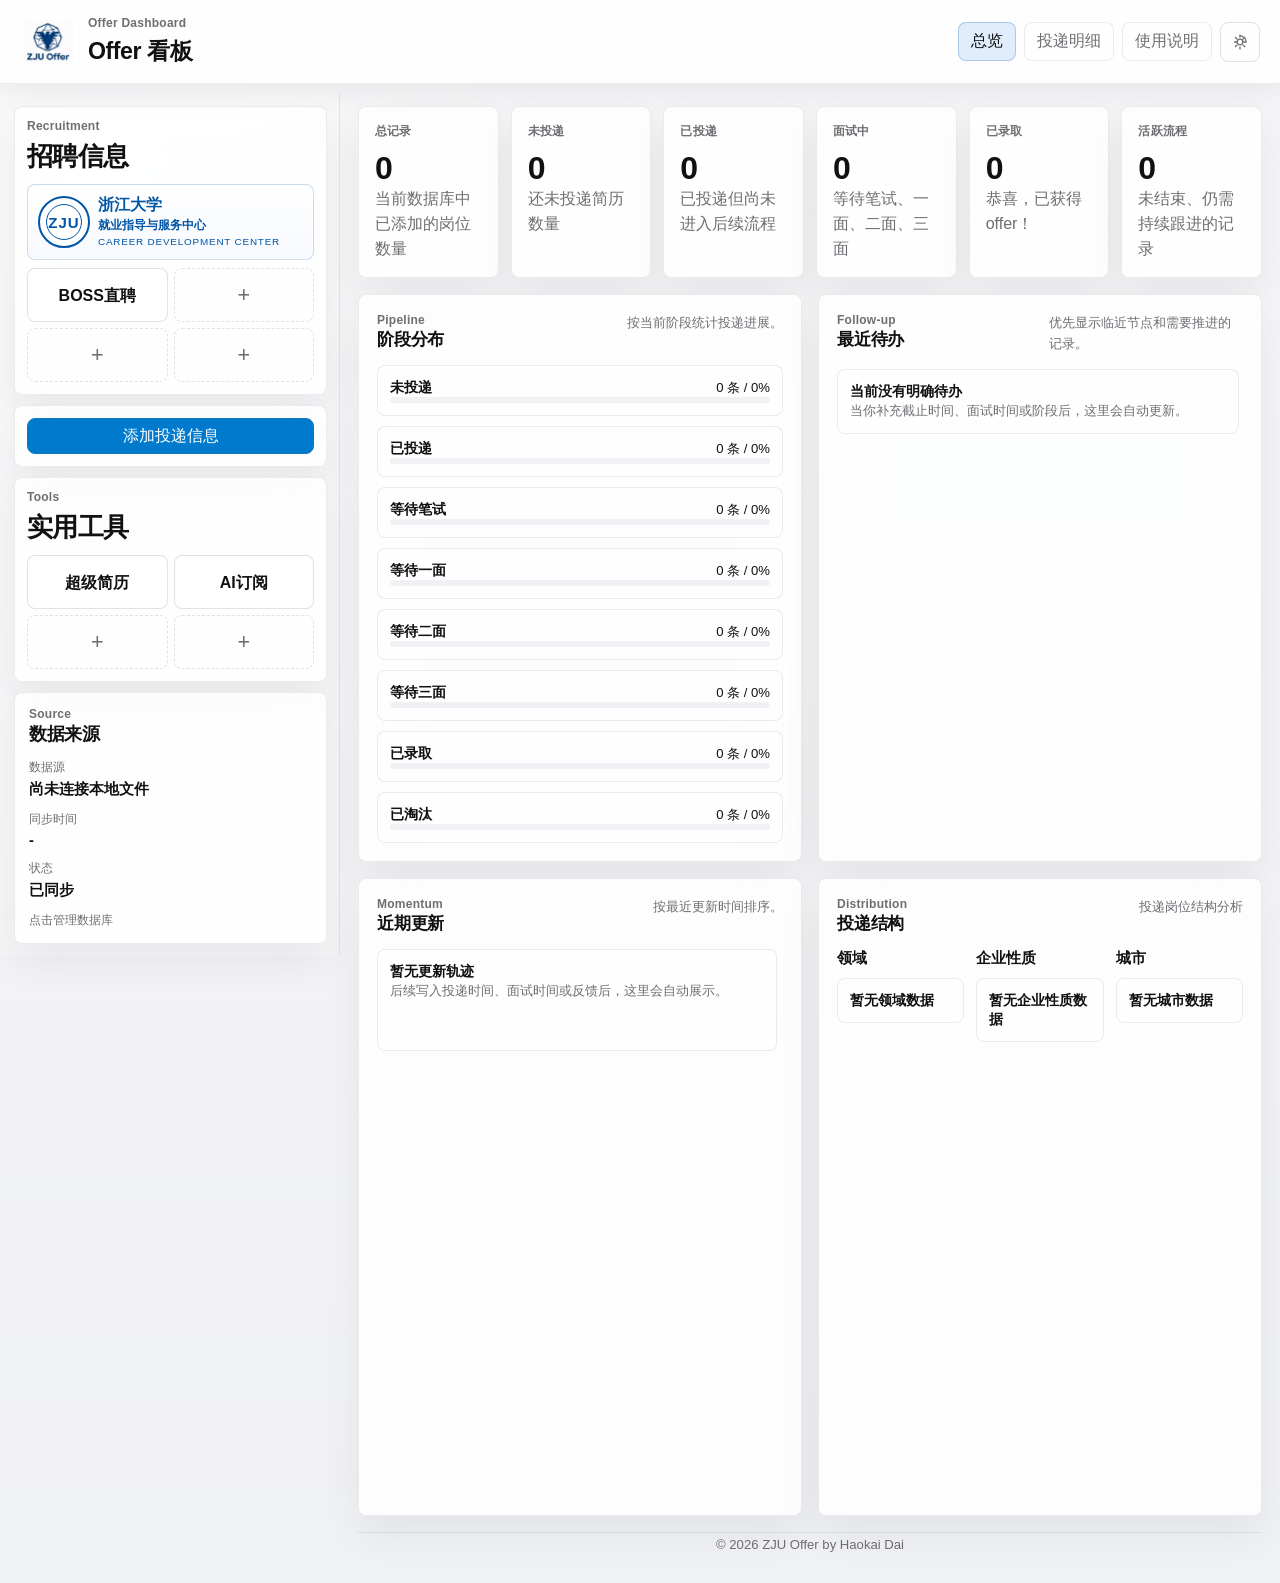
==== src/web/index.html @ fd161b7e "Initial commit" ====
﻿<!DOCTYPE html>
<html lang="zh-CN">
<head>
  <meta charset="UTF-8">
  <meta name="viewport" content="width=device-width, initial-scale=1.0">
  <link rel="icon" type="image/x-icon" href="./assets/logo.ico">
  <link rel="shortcut icon" href="./assets/logo.ico">
  <title>简历投递看板</title>
  <meta
    name="description"
    content="用于管理简历投递进度、流程状态、待办事项和本地数据库写回的看板。"
  >
  <link rel="stylesheet" href="./styles.css">
</head>
<body>
  <header class="global-banner">
    <div class="banner-copy">
      <p class="eyebrow">Resume Application Board</p>
      <h2>简历投递看板</h2>
    </div>
    <nav class="top-nav" aria-label="页面导航">
      <a href="#overview" data-view-link="overview">总览</a>
      <a href="#records" data-view-link="records">投递明细</a>
      <a href="#guide" data-view-link="guide">使用说明</a>
      <button id="themeToggle" class="button button-quiet theme-toggle banner-theme-toggle" type="button">主题：自动</button>
    </nav>
  </header>

  <div class="app-shell">
    <aside class="sidebar" aria-label="侧边操作区">
      <div class="sidebar-card shortcut-panel">
        <div class="brand-copy">
          <p class="eyebrow">Recruitment</p>
          <h1>招聘信息</h1>
        </div>

        <div class="shortcut-stack recruitment-stack">
          <a
            class="shortcut-link zju-link"
            href="https://www.career.zju.edu.cn/"
            target="_blank"
            rel="noreferrer"
            aria-label="打开浙江大学就业指导与服务中心"
          >
            <span class="zju-seal" aria-hidden="true">
              <span class="zju-seal-inner">ZJU</span>
            </span>
            <span class="zju-copy">
              <strong>浙江大学</strong>
              <span>就业指导与服务中心</span>
              <small>CAREER DEVELOPMENT CENTER</small>
            </span>
          </a>

          <div id="recruitmentShortcutGrid" class="shortcut-grid" aria-label="招聘信息自定义按钮"></div>
        </div>
      </div>

      <div class="sidebar-card action-card add-record-card">
        <button id="addRecordButton" class="button button-primary" type="button">添加投递信息</button>
      </div>

      <div class="sidebar-card shortcut-panel">
        <div class="brand-copy">
          <p class="eyebrow">Tools</p>
          <h1>实用工具</h1>
        </div>

        <div class="shortcut-stack">
          <div id="toolShortcutGrid" class="shortcut-grid" aria-label="实用工具按钮"></div>
        </div>
      </div>

      <button id="sourceCardButton" class="sidebar-card source-card source-card-button" type="button">
        <div class="source-card-header">
          <p class="eyebrow">Source</p>
          <h1>数据来源</h1>
        </div>
        <div class="meta-pair">
          <span>数据源</span>
          <strong id="sourceLabel">加载中</strong>
        </div>
        <div class="meta-pair">
          <span>同步时间</span>
          <strong id="syncedAtLabel">-</strong>
        </div>
        <div class="meta-pair">
          <span>状态</span>
          <strong id="refreshStateLabel">等待同步</strong>
        </div>
        <p class="source-card-tip">点击管理数据库</p>
      </button>
    </aside>

    <div class="workspace">
      <main>
        <section id="overviewView" class="page-view" data-view="overview">
          <section id="statsOverview" class="stats-grid" aria-label="统计总览"></section>

          <section class="split-panels">
            <article id="pipeline" class="panel equal-panel">
              <div class="panel-head">
                <div>
                  <p class="panel-kicker">Pipeline</p>
                  <h3>阶段分布</h3>
                </div>
                <p class="panel-note">按当前阶段统计投递进展。</p>
              </div>
              <div id="stageBreakdown" class="stage-breakdown panel-scroll"></div>
            </article>

            <article id="followup" class="panel equal-panel">
              <div class="panel-head">
                <div>
                  <p class="panel-kicker">Follow-up</p>
                  <h3>最近待办</h3>
                </div>
                <p class="panel-note">优先显示临近节点和需要推进的记录。</p>
              </div>
              <div id="todoList" class="list-stack panel-scroll todo-scroll"></div>
            </article>
          </section>

          <section class="analysis-grid">
            <article class="panel">
              <div class="panel-head">
                <div>
                  <p class="panel-kicker">Momentum</p>
                  <h3>近期更新</h3>
                </div>
                <p class="panel-note">按最近动作时间排序。</p>
              </div>
              <div id="recentUpdates" class="timeline-list"></div>
            </article>

            <article class="panel">
              <div class="panel-head">
                <div>
                  <p class="panel-kicker">Distribution</p>
                  <h3>投递结构</h3>
                </div>
                <p class="panel-note">多标签会拆分计数，不再合并成一个分类。</p>
              </div>
              <div class="distribution-grid">
                <section>
                  <h4>领域</h4>
                  <div id="domainBreakdown" class="mini-breakdown"></div>
                </section>
                <section>
                  <h4>企业性质</h4>
                  <div id="companyTypeBreakdown" class="mini-breakdown"></div>
                </section>
                <section>
                  <h4>城市</h4>
                  <div id="cityBreakdown" class="mini-breakdown"></div>
                </section>
              </div>
            </article>
          </section>
          <footer class="overview-signature" aria-label="Author info">
            <span>&copy; 2026 ZJU Offer by Haokai Dai</span>
          </footer>
        </section>

        <section id="recordsView" class="page-view" data-view="records" hidden>
          <section id="records" class="panel records-panel">
            <div class="panel-head panel-head-column">
              <div class="records-title">
                <div class="records-title-main">
                  <div>
                    <p class="panel-kicker">Records</p>
                    <h3>投递明细</h3>
                  </div>
                  <div id="tableSummary" class="table-summary"></div>
                </div>
              </div>

              <div class="toolbar">
                <label class="toolbar-field toolbar-search">
                  <span>搜索</span>
                  <input id="searchInput" type="search" placeholder="公司 / 岗位 / 备注 / 反馈">
                </label>
                <label class="toolbar-field">
                  <span>阶段</span>
                  <select id="stageFilter">
                    <option value="all">全部阶段</option>
                  </select>
                </label>
                <label class="toolbar-field">
                  <span>方向 / 领域</span>
                  <select id="domainFilter">
                    <option value="all">全部方向</option>
                  </select>
                </label>
                <label class="toolbar-field">
                  <span>企业性质</span>
                  <select id="companyTypeFilter">
                    <option value="all">全部性质</option>
                  </select>
                </label>
                <label class="toolbar-field">
                  <span>城市</span>
                  <select id="cityFilter">
                    <option value="all">全部城市</option>
                  </select>
                </label>
                <label class="toolbar-field">
                  <span>岗位性质</span>
                  <select id="roleTypeFilter">
                    <option value="all">全部岗位性质</option>
                  </select>
                </label>
              </div>
            </div>

            <div class="table-wrap">
              <table>
                <thead id="tableHead"></thead>
                <tbody id="tableBody"></tbody>
              </table>
              <div id="emptyState" class="empty-state" hidden>
                <h4>还没有可视化数据</h4>
                <p>请同步本地数据库，或导入 `.json`、`.csv`、`.tsv`、HTML 表格文件。</p>
              </div>
            </div>
          </section>
          <footer class="page-signature" aria-label="Author info">
            <span>&copy; 2026 ZJU Offer by Haokai Dai</span>
          </footer>
        </section>

        <section id="guideView" class="page-view guide-view" data-view="guide" hidden>
          <article class="panel guide-panel">
            <div class="panel-head">
              <div>
                <p class="panel-kicker">Guide</p>
                <h3>使用说明</h3>
              </div>
              <p class="panel-note">按实际使用顺序整理，方便第一次打开时快速上手。</p>
            </div>
            <div class="guide-grid">
              <article class="guide-card">
                <span class="guide-step">01</span>
                <h4>先选择数据库</h4>
                <p>点击左侧数据源卡片，可以新建数据库，也可以切换到已有数据库。切换后页面会自动同步当前数据。</p>
              </article>
              <article class="guide-card">
                <span class="guide-step">02</span>
                <h4>添加投递信息</h4>
                <p>点击左侧“添加投递信息”，在弹窗中填写公司、岗位、阶段、日期和备注，确认后再保存写入数据库。</p>
              </article>
              <article class="guide-card">
                <span class="guide-step">03</span>
                <h4>维护快捷入口</h4>
                <p>招聘信息和实用工具都支持自定义按钮。点击空白加号添加，点击按钮右上角图标可以编辑或删除。</p>
              </article>
              <article class="guide-card">
                <span class="guide-step">04</span>
                <h4>查看总览与结构</h4>
                <p>总览页包含阶段分布、最近待办、近期更新和投递结构。点击任意条目可以弹出详情窗口查看对应公司列表。</p>
              </article>
              <article class="guide-card">
                <span class="guide-step">05</span>
                <h4>筛选投递明细</h4>
                <p>投递明细页支持按阶段、领域、企业性质、城市和岗位性质筛选，也可以直接搜索公司、岗位和备注内容。</p>
              </article>
              <article class="guide-card">
                <span class="guide-step">06</span>
                <h4>切换主题</h4>
                <p>右上角可以手动切换自动、白天和夜晚模式；自动模式会根据当前时间切换背景风格。</p>
              </article>
            </div>
          </article>
          <footer class="page-signature" aria-label="Author info">
            <span>&copy; 2026 ZJU Offer by Haokai Dai</span>
          </footer>
        </section>
      </main>
    </div>
  </div>

  <div id="utilityOverlay" class="editor-overlay" hidden></div>
  <section id="detailModal" class="editor-modal utility-modal detail-modal" hidden aria-live="polite" aria-modal="true" role="dialog">
    <div class="editor-head">
      <div>
        <p id="detailKicker" class="panel-kicker">Details</p>
        <h3 id="detailTitle">详细信息</h3>
      </div>
      <button id="closeDetailModalButton" class="button button-quiet" type="button">关闭</button>
    </div>
    <p id="detailSubtitle" class="editor-hint">查看详细内容。</p>
    <div id="detailContent" class="detail-content"></div>
  </section>

  <section id="shortcutModal" class="editor-modal utility-modal" hidden aria-live="polite" aria-modal="true" role="dialog">
    <div class="editor-head">
      <div>
        <p class="panel-kicker">Shortcut</p>
        <h3 id="shortcutModalTitle">自定义按钮</h3>
      </div>
      <button id="closeShortcutModalButton" class="button button-quiet" type="button">关闭</button>
    </div>
    <p id="shortcutModalHint" class="editor-hint">设置按钮名称和链接，保存后会显示在对应布局中。</p>
    <form id="shortcutModalForm" class="editor-form">
      <div class="editor-fields utility-fields">
        <label class="editor-field span-2">
          <span>按钮名称</span>
          <input id="shortcutModalName" type="text" maxlength="24" placeholder="例如：牛客网">
        </label>
        <label class="editor-field span-2">
          <span>按钮链接</span>
          <input id="shortcutModalUrl" type="url" placeholder="https://example.com">
        </label>
      </div>
      <div class="editor-actions">
        <button id="saveShortcutModalButton" class="button button-primary" type="submit">保存按钮</button>
      </div>
    </form>
  </section>

  <section id="databaseModal" class="editor-modal utility-modal" hidden aria-live="polite" aria-modal="true" role="dialog">
    <div class="editor-head">
      <div>
        <p class="panel-kicker">Database</p>
        <h3>数据库管理</h3>
      </div>
      <button id="closeDatabaseModalButton" class="button button-quiet" type="button">关闭</button>
    </div>
    <p class="editor-hint">可切换已有数据库，也可新建一个新的数据库文件。</p>
    <div class="database-tabs" role="tablist" aria-label="数据库操作">
      <button id="databaseSwitchTab" class="database-tab is-active" type="button" data-mode="switch">切换数据库</button>
      <button id="databaseCreateTab" class="database-tab" type="button" data-mode="create">新建数据库</button>
    </div>
    <div id="databaseSwitchPanel" class="database-panel">
      <div id="databaseList" class="database-list"></div>
    </div>
    <form id="databaseCreatePanel" class="database-panel" hidden>
      <div class="editor-fields utility-fields">
        <label class="editor-field span-2">
          <span>数据库名称</span>
          <input id="databaseNameInput" type="text" maxlength="40" placeholder="例如：秋招总表">
        </label>
      </div>
      <div class="editor-actions">
        <button id="createDatabaseButton" class="button button-primary" type="submit">新建并切换</button>
      </div>
    </form>
    <div id="databaseStatus" class="editor-status utility-status">请选择要使用的数据库。</div>
  </section>

  <div id="editorOverlay" class="editor-overlay" hidden></div>
  <section id="editorPanel" class="editor-modal" hidden aria-live="polite" aria-modal="true" role="dialog">
    <div class="editor-head">
      <div>
        <p class="panel-kicker">Editor</p>
        <h3 id="editorTitle">编辑记录</h3>
      </div>
      <button id="closeEditorButton" class="button button-quiet" type="button">关闭</button>
    </div>
    <p id="editorHint" class="editor-hint" hidden></p>
    <div id="editorStatus" class="editor-status" hidden></div>
    <form id="editorForm" class="editor-form">
      <div id="editorFields" class="editor-fields"></div>
      <div class="editor-actions">
        <button id="saveEditorButton" class="button button-primary" type="submit">保存到数据库</button>
      </div>
    </form>
  </section>

  <template id="statCardTemplate">
    <article class="stat-card">
      <p class="stat-label"></p>
      <strong class="stat-value"></strong>
      <p class="stat-subtext"></p>
    </article>
  </template>

  <script src="./app.js" type="module"></script>
</body>
</html>
---- src/web/styles.css ----
:root {
  --radius: 8px;
  --shadow: 0 14px 34px rgba(15, 23, 42, 0.08);
  --sidebar-width: 340px;
  --banner-height: 84px;
  --font-sans: "SF Pro Display", "SF Pro Text", "PingFang SC", "Helvetica Neue", "Microsoft YaHei UI", sans-serif;
}

body[data-theme="light"] {
  --bg: #f5f5f7;
  --bg-strong: #ffffff;
  --bg-elevated: rgba(255, 255, 255, 0.84);
  --bg-soft: #f0f1f4;
  --ink: #111111;
  --muted: #6e6e73;
  --line: rgba(17, 17, 17, 0.08);
  --line-strong: rgba(17, 17, 17, 0.12);
  --accent: #0071e3;
  --accent-soft: rgba(0, 113, 227, 0.1);
  --green: #1f9d55;
  --amber: #b7791f;
  --red: #c53030;
  --stage-planned-ink: #5f6368;
  --stage-planned-bg: rgba(95, 99, 104, 0.12);
  --stage-planned-line: rgba(95, 99, 104, 0.22);
  --stage-applied-ink: #0b6fcf;
  --stage-applied-bg: rgba(11, 111, 207, 0.12);
  --stage-applied-line: rgba(11, 111, 207, 0.22);
  --stage-written-ink: #a86a00;
  --stage-written-bg: rgba(168, 106, 0, 0.14);
  --stage-written-line: rgba(168, 106, 0, 0.24);
  --stage-interview-1-ink: #7a3ff2;
  --stage-interview-1-bg: rgba(122, 63, 242, 0.12);
  --stage-interview-1-line: rgba(122, 63, 242, 0.24);
  --stage-interview-2-ink: #007f73;
  --stage-interview-2-bg: rgba(0, 127, 115, 0.12);
  --stage-interview-2-line: rgba(0, 127, 115, 0.22);
  --stage-interview-3-ink: #c2557c;
  --stage-interview-3-bg: rgba(194, 85, 124, 0.12);
  --stage-interview-3-line: rgba(194, 85, 124, 0.22);
  --stage-offer-ink: #1f9d55;
  --stage-offer-bg: rgba(31, 157, 85, 0.13);
  --stage-offer-line: rgba(31, 157, 85, 0.24);
  --stage-rejected-ink: #c53030;
  --stage-rejected-bg: rgba(197, 48, 48, 0.12);
  --stage-rejected-line: rgba(197, 48, 48, 0.22);
  --stage-unknown-ink: #6e6e73;
  --stage-unknown-bg: rgba(110, 110, 115, 0.1);
  --stage-unknown-line: rgba(110, 110, 115, 0.18);
  --panel-shadow: 0 18px 40px rgba(15, 23, 42, 0.06);
  --body-glow: rgba(255, 255, 255, 0.32);
  --sidebar-surface: rgba(255, 255, 255, 0.22);
  --control-bg: rgba(255, 255, 255, 0.3);
  --control-hover: rgba(255, 255, 255, 0.48);
  --tab-strip: rgba(255, 255, 255, 0.24);
  --nav-bg: rgba(255, 255, 255, 0.18);
  --item-bg: rgba(255, 255, 255, 0.32);
  --item-hover: rgba(255, 255, 255, 0.44);
  --table-bg: rgba(255, 255, 255, 0.2);
  --button-primary-bg: #007acc;
  --button-primary-hover: #1177bb;
  --button-primary-border: #1177bb;
}

body[data-theme="dark"] {
  --bg: #1e1e1e;
  --bg-strong: #252526;
  --bg-elevated: rgba(37, 37, 38, 0.96);
  --bg-soft: #2d2d30;
  --ink: #d4d4d4;
  --muted: #9da1a6;
  --line: #2f2f31;
  --line-strong: #3c3c3c;
  --accent: #3794ff;
  --accent-soft: rgba(55, 148, 255, 0.18);
  --green: #89d185;
  --amber: #d7ba7d;
  --red: #f48771;
  --stage-planned-ink: #b8bec6;
  --stage-planned-bg: rgba(184, 190, 198, 0.14);
  --stage-planned-line: rgba(184, 190, 198, 0.24);
  --stage-applied-ink: #78b9ff;
  --stage-applied-bg: rgba(120, 185, 255, 0.16);
  --stage-applied-line: rgba(120, 185, 255, 0.28);
  --stage-written-ink: #f1c46d;
  --stage-written-bg: rgba(241, 196, 109, 0.16);
  --stage-written-line: rgba(241, 196, 109, 0.3);
  --stage-interview-1-ink: #c7a0ff;
  --stage-interview-1-bg: rgba(199, 160, 255, 0.15);
  --stage-interview-1-line: rgba(199, 160, 255, 0.28);
  --stage-interview-2-ink: #69d2c7;
  --stage-interview-2-bg: rgba(105, 210, 199, 0.16);
  --stage-interview-2-line: rgba(105, 210, 199, 0.28);
  --stage-interview-3-ink: #ff9dc0;
  --stage-interview-3-bg: rgba(255, 157, 192, 0.16);
  --stage-interview-3-line: rgba(255, 157, 192, 0.28);
  --stage-offer-ink: #89d185;
  --stage-offer-bg: rgba(137, 209, 133, 0.16);
  --stage-offer-line: rgba(137, 209, 133, 0.28);
  --stage-rejected-ink: #f48771;
  --stage-rejected-bg: rgba(244, 135, 113, 0.16);
  --stage-rejected-line: rgba(244, 135, 113, 0.28);
  --stage-unknown-ink: #9da1a6;
  --stage-unknown-bg: rgba(157, 161, 166, 0.14);
  --stage-unknown-line: rgba(157, 161, 166, 0.22);
  --panel-shadow: 0 20px 44px rgba(0, 0, 0, 0.34);
  --body-glow: rgba(55, 148, 255, 0.06);
  --sidebar-surface: #252526;
  --control-bg: #2d2d30;
  --control-hover: #37373d;
  --tab-strip: #2a2d2e;
  --nav-bg: #2a2d2e;
  --item-bg: #252526;
  --item-hover: #2c313a;
  --table-bg: #1f1f1f;
  --button-primary-bg: #0e639c;
  --button-primary-hover: #1177bb;
  --button-primary-border: #1177bb;
}

* {
  box-sizing: border-box;
}

[hidden] {
  display: none !important;
}

html {
  scroll-behavior: smooth;
}

body {
  margin: 0;
  min-height: 100vh;
  padding-top: calc(var(--banner-height) + 10px);
  color: var(--ink);
  font-family: var(--font-sans);
  background:
    radial-gradient(circle at top left, var(--body-glow), transparent 28%),
    linear-gradient(180deg, var(--bg) 0%, var(--bg-soft) 100%);
}

.global-banner {
  position: fixed;
  inset: 0 0 auto 0;
  z-index: 30;
  height: var(--banner-height);
  min-height: var(--banner-height);
  padding: 14px 20px;
  display: flex;
  align-items: center;
  justify-content: space-between;
  gap: 14px;
  border-bottom: 1px solid var(--line);
  background: color-mix(in srgb, var(--bg-elevated) 90%, var(--bg-strong));
  backdrop-filter: blur(28px);
  box-shadow: 0 8px 28px rgba(15, 23, 42, 0.06);
}

.banner-copy {
  display: grid;
  gap: 6px;
}

.banner-brand {
  display: flex;
  align-items: center;
  gap: 12px;
  min-width: 0;
  height: calc(var(--banner-height) - 28px);
}

.banner-logo {
  height: calc(var(--banner-height) - 28px);
  width: auto;
  flex: 0 0 auto;
  object-fit: contain;
  border-radius: 10px;
}

button,
input,
select,
textarea {
  font: inherit;
}

a {
  color: inherit;
}

.app-shell {
  min-height: calc(100vh - var(--banner-height) - 10px);
  display: grid;
  grid-template-columns: var(--sidebar-width) minmax(0, 1fr);
  align-items: start;
}

.sidebar {
  position: sticky;
  top: calc(var(--banner-height) + 10px);
  align-self: start;
  overflow: visible;
  padding: 12px 12px 12px 14px;
  min-height: calc(100vh - var(--banner-height) - 10px);
  display: flex;
  flex-direction: column;
  gap: 10px;
  border-right: 1px solid var(--line);
  background: var(--sidebar-surface);
  backdrop-filter: blur(24px);
}

.sidebar-card,
.panel,
.stat-card,
.editor-modal {
  border: 1px solid var(--line);
  border-radius: var(--radius);
  background: var(--bg-elevated);
  backdrop-filter: blur(28px);
  box-shadow: var(--panel-shadow);
}

.sidebar-card {
  padding: 12px;
}

.brand-copy {
  display: grid;
  gap: 6px;
}

.shortcut-panel,
.add-record-card {
  display: grid;
  gap: 10px;
  align-content: start;
}

.shortcut-stack {
  display: grid;
  gap: 8px;
}

.shortcut-grid {
  display: grid;
  grid-template-columns: repeat(2, minmax(0, 1fr));
  gap: 6px;
  align-content: start;
}

.shortcut-tile {
  position: relative;
  min-width: 0;
}

.shortcut-link {
  text-decoration: none;
}

.zju-link {
  min-height: 76px;
  display: grid;
  grid-template-columns: 52px minmax(0, 1fr);
  gap: 8px;
  align-items: center;
  padding: 9px 10px;
  border: 1px solid rgba(0, 91, 172, 0.2);
  border-radius: var(--radius);
  background: linear-gradient(180deg, rgba(255, 255, 255, 0.96) 0%, rgba(246, 249, 255, 0.92) 100%);
  color: #0056a6;
  box-shadow: inset 0 0 0 1px rgba(255, 255, 255, 0.6);
}

body[data-theme="dark"] .global-banner {
  box-shadow: 0 8px 24px rgba(0, 0, 0, 0.3);
}

body[data-theme="dark"] .zju-link {
  border-color: rgba(55, 148, 255, 0.32);
  background: linear-gradient(180deg, #1f3a5a 0%, #1b2a3a 100%);
  color: #9cdcfe;
  box-shadow: inset 0 0 0 1px rgba(55, 148, 255, 0.12);
}

body[data-theme="dark"] .zju-seal {
  background: #252526;
}

.zju-seal {
  width: 52px;
  height: 52px;
  border-radius: 50%;
  display: grid;
  place-items: center;
  border: 2px solid currentColor;
  background: #ffffff;
  font-weight: 700;
  letter-spacing: 0.06em;
}

.zju-seal-inner {
  width: 36px;
  height: 36px;
  border-radius: 50%;
  display: grid;
  place-items: center;
  border: 1px solid currentColor;
  font-size: 0.94rem;
}

.zju-copy {
  min-width: 0;
  display: grid;
  gap: 2px;
}

.zju-copy strong,
.zju-copy span,
.zju-copy small {
  display: block;
  white-space: normal;
  overflow: visible;
  text-overflow: clip;
}

.zju-copy strong {
  font-size: 0.98rem;
  font-weight: 700;
  line-height: 1.2;
}

.zju-copy span {
  font-size: 0.78rem;
  font-weight: 600;
  line-height: 1.35;
}

.zju-copy small {
  font-size: 0.62rem;
  letter-spacing: 0.08em;
  line-height: 1.25;
}

.shortcut-tile-link {
  min-height: 54px;
  display: flex;
  align-items: center;
  justify-content: center;
  padding: 10px 10px 9px;
  border: 1px solid var(--line-strong);
  border-radius: var(--radius);
  background: var(--control-bg);
  color: var(--ink);
  font-weight: 650;
  text-align: center;
  line-height: 1.35;
  transition: transform 140ms ease, background 140ms ease, border-color 140ms ease;
}

.shortcut-tile-link span {
  display: -webkit-box;
  overflow: hidden;
  -webkit-box-orient: vertical;
  -webkit-line-clamp: 2;
}

.shortcut-add {
  min-height: 48px;
  display: inline-flex;
  align-items: center;
  justify-content: center;
  border: 1px dashed var(--line-strong);
  border-radius: var(--radius);
  background: transparent;
  color: var(--muted);
  font-size: 1.8rem;
  line-height: 1;
  cursor: pointer;
  transition: transform 140ms ease, border-color 140ms ease, background 140ms ease, color 140ms ease;
}

.shortcut-tile-link:hover,
.shortcut-tile-link:focus-visible,
.zju-link:hover,
.zju-link:focus-visible,
.shortcut-add:hover,
.shortcut-add:focus-visible {
  transform: translateY(-1px);
  border-color: rgba(0, 113, 227, 0.28);
}

.shortcut-tile-link:hover,
.shortcut-tile-link:focus-visible {
  background: var(--control-hover);
}

.shortcut-add-tile {
  min-height: 54px;
  font-size: 1.35rem;
}

.shortcut-tile-actions {
  position: absolute;
  top: 6px;
  right: 6px;
  z-index: 2;
  display: flex;
  gap: 4px;
  opacity: 0;
  pointer-events: none;
  transform: translateY(-2px);
  transition: opacity 140ms ease, transform 140ms ease;
}

.shortcut-tile:hover .shortcut-tile-actions,
.shortcut-tile:focus-within .shortcut-tile-actions {
  opacity: 1;
  pointer-events: auto;
  transform: translateY(0);
}

.shortcut-icon-button {
  width: 22px;
  height: 22px;
  display: inline-flex;
  align-items: center;
  justify-content: center;
  padding: 0;
  border: 1px solid var(--line-strong);
  border-radius: 999px;
  background: color-mix(in srgb, var(--bg-elevated) 84%, transparent);
  color: var(--muted);
  cursor: pointer;
  transition: transform 140ms ease, background 140ms ease, border-color 140ms ease, color 140ms ease;
}

.shortcut-icon-button:hover,
.shortcut-icon-button:focus-visible {
  transform: translateY(-1px);
  color: var(--ink);
  border-color: rgba(0, 113, 227, 0.28);
  background: var(--bg-strong);
}

.shortcut-icon-button-danger:hover,
.shortcut-icon-button-danger:focus-visible {
  color: var(--red);
  border-color: color-mix(in srgb, var(--red) 30%, transparent);
}

.shortcut-add:hover,
.shortcut-add:focus-visible {
  color: var(--accent);
  background: color-mix(in srgb, var(--accent) 8%, transparent);
}

.source-card {
  flex: 1 1 auto;
}

.source-card-button {
  width: 100%;
  text-align: left;
  padding: 14px;
  display: grid;
  gap: 8px;
  align-content: start;
  cursor: pointer;
  color: var(--ink);
}

.source-card-header {
  display: grid;
  gap: 4px;
  margin-bottom: 2px;
}

.source-card-header h1 {
  font-size: 1.12rem;
  line-height: 1.1;
  color: var(--ink);
}

.source-card-tip {
  font-size: 0.76rem;
  color: var(--muted);
}

.source-card-button:hover,
.source-card-button:focus-visible {
  transform: translateY(-1px);
  border-color: rgba(0, 113, 227, 0.22);
}

.utility-modal {
  width: min(720px, calc(100vw - 32px));
}

.utility-fields {
  grid-template-columns: 1fr;
  width: 100%;
  justify-items: stretch;
}

.utility-fields .editor-field {
  grid-column: 1 / -1;
  justify-self: stretch;
  width: 100%;
}

.database-tabs {
  display: inline-flex;
  gap: 8px;
  padding: 4px;
  margin-top: 14px;
  border-radius: var(--radius);
  background: var(--tab-strip);
  border: 1px solid var(--line);
}

.database-tab {
  min-height: 36px;
  padding: 0 14px;
  border: 0;
  border-radius: calc(var(--radius) - 2px);
  background: transparent;
  color: var(--muted);
  cursor: pointer;
}

.database-tab.is-active {
  background: var(--bg-strong);
  color: var(--ink);
  box-shadow: 0 6px 16px rgba(15, 23, 42, 0.08);
}

.database-panel {
  margin-top: 14px;
  min-height: 0;
}

.database-list {
  display: grid;
  gap: 10px;
  max-height: 44vh;
  overflow: auto;
  padding-right: 8px;
  padding-bottom: 14px;
  scrollbar-gutter: stable;
}

.database-item {
  width: 100%;
  text-align: left;
  display: grid;
  gap: 6px;
  padding: 14px;
  border: 1px solid var(--line-strong);
  border-radius: var(--radius);
  background: var(--control-bg);
  color: var(--ink);
}

.database-item:hover,
.database-item:focus-within {
  border-color: rgba(0, 113, 227, 0.28);
}

.database-item.is-current {
  border-color: rgba(0, 113, 227, 0.28);
  background: color-mix(in srgb, var(--accent) 14%, var(--control-bg));
}

.database-item-title {
  display: flex;
  align-items: center;
  justify-content: space-between;
  gap: 10px;
}

.database-item-meta {
  color: var(--muted);
  font-size: 0.82rem;
  line-height: 1.5;
}

.database-item-actions {
  display: flex;
  flex-wrap: wrap;
  gap: 8px;
  margin-top: 4px;
}

.utility-status {
  margin-top: 14px;
}

.eyebrow,
.panel-kicker,
.stat-label,
.toolbar-field span {
  margin: 0;
  color: var(--muted);
  font-size: 0.75rem;
  font-weight: 600;
  letter-spacing: 0.02em;
}

h1,
h2,
h3,
h4,
p {
  margin: 0;
}

h1 {
  font-size: 1.6rem;
  font-weight: 700;
  letter-spacing: -0.02em;
}

h2 {
  font-size: 1.45rem;
  font-weight: 650;
  letter-spacing: -0.02em;
}

h3 {
  font-size: 1.08rem;
  font-weight: 650;
  letter-spacing: -0.01em;
}

h4 {
  font-size: 0.92rem;
  font-weight: 650;
  margin-bottom: 10px;
}

.sidebar-copy,
.panel-note,
.editor-hint,
.table-summary,
.stat-subtext,
.todo-copy,
.timeline-copy,
.empty-state p,
.shortcut-hint {
  color: var(--muted);
  line-height: 1.55;
}

.source-card {
  display: grid;
  gap: 12px;
}

.meta-pair {
  display: grid;
  gap: 4px;
}

.meta-pair span {
  color: var(--muted);
  font-size: 0.76rem;
}

.meta-pair strong {
  color: var(--ink);
  font-size: 0.92rem;
  font-weight: 600;
  overflow-wrap: anywhere;
}

.action-card {
  display: grid;
  gap: 10px;
  align-content: start;
}

.button {
  min-height: 36px;
  display: inline-flex;
  align-items: center;
  justify-content: center;
  padding: 0 14px;
  border: 1px solid var(--line-strong);
  border-radius: var(--radius);
  color: var(--ink);
  background: var(--control-bg);
  cursor: pointer;
  transition: transform 140ms ease, background 140ms ease, border-color 140ms ease;
}

.button:hover,
.button:focus-visible {
  transform: translateY(-1px);
  border-color: rgba(0, 113, 227, 0.28);
  background: var(--control-hover);
}

.button:disabled {
  cursor: not-allowed;
  opacity: 0.48;
  transform: none;
}

.button-primary {
  color: #ffffff;
  border-color: var(--button-primary-border);
  background: var(--button-primary-bg);
}

.button-primary:hover,
.button-primary:focus-visible {
  background: var(--button-primary-hover);
}

.button-quiet {
  color: var(--muted);
  background: transparent;
}

.button-danger {
  color: var(--red);
  border-color: color-mix(in srgb, var(--red) 20%, transparent);
  background: color-mix(in srgb, var(--red) 8%, transparent);
}

.workspace {
  padding: 12px 18px 18px;
  min-width: 0;
  min-height: calc(100vh - var(--banner-height) - 10px);
  display: grid;
  grid-template-rows: minmax(0, 1fr) auto;
  gap: 12px;
}

.app-footer {
  display: none;
}

.overview-signature,
.page-signature {
  display: flex;
  justify-content: center;
  align-items: center;
  padding: 5px 0 1px;
  border-top: 1px solid var(--line);
  color: var(--muted);
  font-size: 0.82rem;
  line-height: 1;
}

.top-nav {
  display: flex;
  flex-wrap: wrap;
  gap: 8px;
  justify-content: flex-end;
  align-items: center;
}

.top-nav a {
  padding: 8px 12px;
  border: 1px solid var(--line);
  border-radius: var(--radius);
  text-decoration: none;
  color: var(--muted);
  background: var(--nav-bg);
}

.banner-theme-toggle {
  min-width: 40px;
  width: 40px;
  min-height: 40px;
  padding: 0;
  flex: 0 0 40px;
  white-space: nowrap;
}

.top-nav a:hover,
.top-nav a.is-active {
  color: var(--ink);
  border-color: color-mix(in srgb, var(--accent) 18%, var(--line));
}

.top-nav a.is-active {
  background: color-mix(in srgb, var(--accent) 12%, var(--nav-bg));
}

main {
  display: grid;
  gap: 16px;
  min-height: 0;
}

.page-view {
  display: grid;
  gap: 16px;
  min-height: 0;
}

.page-view[hidden] {
  display: none;
}

.stats-grid {
  display: grid;
  grid-template-columns: repeat(6, minmax(0, 1fr));
  gap: 12px;
}

.stat-card {
  min-height: 124px;
  padding: 16px;
}

.stat-value {
  display: block;
  margin-top: 10px;
  font-size: 2rem;
  font-weight: 700;
  letter-spacing: -0.03em;
}

.split-panels,
.analysis-grid {
  display: grid;
  grid-template-columns: repeat(2, minmax(0, 1fr));
  gap: 16px;
}

.equal-panel {
  min-height: 410px;
}

.panel {
  padding: 18px;
}

body[data-view="records"],
body[data-view="guide"] {
  overflow: hidden;
}

body[data-view="records"] .workspace,
body[data-view="guide"] .workspace {
  height: calc(100vh - var(--banner-height) - 10px);
  overflow: hidden;
}

body[data-view="records"] main,
body[data-view="guide"] main,
body[data-view="records"] .page-view,
body[data-view="guide"] .page-view {
  height: 100%;
  min-height: 0;
}

body[data-view="records"] #recordsView,
body[data-view="guide"] #guideView {
  grid-template-rows: minmax(0, 1fr) auto;
  align-content: stretch;
  overflow: hidden;
}

.panel-head {
  display: flex;
  align-items: flex-start;
  justify-content: space-between;
  gap: 14px;
  margin-bottom: 14px;
}

.panel-head-column {
  display: grid;
  grid-template-columns: minmax(0, 1fr);
  justify-content: stretch;
  gap: 14px;
}

.records-panel,
.guide-panel {
  min-height: 0;
  display: grid;
  grid-template-rows: auto minmax(0, 1fr);
}

.records-title {
  display: grid;
  grid-template-columns: minmax(0, 1fr) auto;
  align-items: end;
  gap: 14px;
  width: 100%;
}

.records-title-main {
  min-width: 0;
  display: grid;
  gap: 6px;
}

.records-sort-field {
  width: min(240px, 100%);
  min-width: 240px;
  margin-left: auto;
  justify-self: end;
}

.theme-toggle {
  min-width: 40px;
  width: 40px;
  white-space: nowrap;
}

.theme-toggle-icon {
  width: 18px;
  height: 18px;
  display: block;
  stroke: currentColor;
  fill: none;
  stroke-width: 1.8;
  stroke-linecap: round;
  stroke-linejoin: round;
}

.panel-note {
  max-width: 26ch;
  font-size: 0.84rem;
}

.panel-scroll {
  min-height: 0;
}

.todo-scroll {
  max-height: 470px;
  overflow: auto;
  padding-right: 4px;
}

.todo-scroll::-webkit-scrollbar,
.timeline-list::-webkit-scrollbar,
.mini-breakdown-list::-webkit-scrollbar,
.table-wrap::-webkit-scrollbar {
  width: 8px;
}

.todo-scroll::-webkit-scrollbar-thumb,
.timeline-list::-webkit-scrollbar-thumb,
.mini-breakdown-list::-webkit-scrollbar-thumb,
.table-wrap::-webkit-scrollbar-thumb {
  border-radius: 999px;
  background: color-mix(in srgb, var(--muted) 38%, transparent);
}

.stage-breakdown,
.list-stack,
.timeline-list,
.mini-breakdown {
  display: grid;
  gap: 10px;
}

.timeline-list {
  min-height: 0;
  overflow: auto;
  padding-right: 6px;
}

.analysis-grid > .panel:first-child {
  min-height: 0;
  display: grid;
  grid-template-rows: auto minmax(0, 1fr);
}

#recentUpdates.timeline-list {
  height: 548px;
  max-height: 548px;
  align-content: start;
  grid-auto-rows: auto;
}

#recentUpdates .timeline-item {
  min-height: 102px;
  height: auto;
}

.analysis-grid > .panel:last-child {
  min-height: 0;
  display: grid;
  grid-template-rows: auto minmax(0, 1fr);
}

.stage-row,
.todo-item,
.timeline-item,
.mini-row {
  padding: 12px;
  border: 1px solid var(--line);
  border-radius: var(--radius);
  background: var(--item-bg);
}

.stage-row.is-clickable,
.todo-item.is-clickable,
.timeline-item.is-clickable,
.mini-row.is-clickable {
  cursor: pointer;
  transition: transform 140ms ease, border-color 140ms ease, background 140ms ease;
}

.stage-row.is-clickable:hover,
.todo-item.is-clickable:hover,
.timeline-item.is-clickable:hover,
.mini-row.is-clickable:hover {
  border-color: rgba(0, 113, 227, 0.24);
  background: var(--item-hover);
}

.stage-label-line,
.todo-head,
.timeline-head,
.mini-line {
  display: flex;
  align-items: center;
  justify-content: space-between;
  gap: 10px;
}

.stage-label,
.mini-label,
.todo-item strong,
.timeline-item strong {
  font-size: 0.9rem;
  font-weight: 600;
}

.stage-count,
.mini-value,
.badge,
.todo-copy,
.timeline-copy {
  font-size: 0.82rem;
}

.bar-track {
  height: 6px;
  overflow: hidden;
  border-radius: 999px;
  background: var(--bg-soft);
}

.bar-fill {
  height: 100%;
  border-radius: inherit;
  background: linear-gradient(90deg, var(--accent) 0%, color-mix(in srgb, var(--accent) 65%, #ffffff) 100%);
}

.todo-meta,
.timeline-meta {
  display: flex;
  flex-wrap: wrap;
  gap: 8px;
  margin-top: 8px;
}

.badge,
.tag {
  display: inline-flex;
  align-items: center;
  min-height: 24px;
  padding: 0 8px;
  border-radius: 999px;
  font-size: 0.76rem;
  border: 1px solid var(--line);
  background: var(--control-bg);
}

.tag {
  color: var(--accent);
  background: var(--accent-soft);
  border-color: color-mix(in srgb, var(--accent) 18%, transparent);
}

.tag.stage-planned {
  color: var(--stage-planned-ink);
  background: var(--stage-planned-bg);
  border-color: var(--stage-planned-line);
}

.tag.stage-applied,
.tag.applied {
  color: var(--stage-applied-ink);
  background: var(--stage-applied-bg);
  border-color: var(--stage-applied-line);
}

.tag.stage-written,
.tag.written {
  color: var(--stage-written-ink);
  background: var(--stage-written-bg);
  border-color: var(--stage-written-line);
}

.tag.stage-interview-1 {
  color: var(--stage-interview-1-ink);
  background: var(--stage-interview-1-bg);
  border-color: var(--stage-interview-1-line);
}

.tag.stage-interview-2 {
  color: var(--stage-interview-2-ink);
  background: var(--stage-interview-2-bg);
  border-color: var(--stage-interview-2-line);
}

.tag.stage-interview-3 {
  color: var(--stage-interview-3-ink);
  background: var(--stage-interview-3-bg);
  border-color: var(--stage-interview-3-line);
}

.tag.stage-offer,
.tag.offer {
  color: var(--stage-offer-ink);
  background: var(--stage-offer-bg);
  border-color: var(--stage-offer-line);
}

.tag.stage-rejected,
.tag.rejected {
  color: var(--stage-rejected-ink);
  background: var(--stage-rejected-bg);
  border-color: var(--stage-rejected-line);
}

.tag.interview {
  color: var(--stage-interview-2-ink);
  background: var(--stage-interview-2-bg);
  border-color: var(--stage-interview-2-line);
}

.tag.stage-unknown {
  color: var(--stage-unknown-ink);
  background: var(--stage-unknown-bg);
  border-color: var(--stage-unknown-line);
}

.tag.role-intern {
  color: var(--accent);
}

.tag.role-campus {
  color: var(--green);
}

.tag.role-generic {
  color: var(--muted);
}

.distribution-grid {
  display: grid;
  grid-template-columns: repeat(3, minmax(0, 1fr));
  gap: 12px;
  height: 548px;
  min-height: 0;
  align-items: stretch;
}

.distribution-grid section {
  min-width: 0;
  min-height: 0;
  display: grid;
  grid-template-rows: auto minmax(0, 1fr);
}

.mini-breakdown {
  display: grid;
  grid-template-rows: auto minmax(0, 1fr);
  gap: 10px;
  align-content: start;
  min-height: 0;
  height: 100%;
  overflow: hidden;
}

.mini-breakdown-list {
  display: grid;
  gap: 10px;
  min-height: 0;
  height: 100%;
  max-height: none;
  overflow: auto;
  padding-right: 6px;
}

.mini-pie-card {
  padding: 14px 12px 16px;
  border: 1px solid var(--line);
  border-radius: var(--radius);
  background: var(--item-bg);
  height: 264px;
}

.mini-pie-wrap {
  display: grid;
  gap: 10px;
  height: 100%;
  grid-template-rows: auto auto;
  align-content: start;
}

.mini-pie-chart-shell {
  width: 132px;
  margin: 0 auto;
  display: grid;
  gap: 8px;
  justify-items: center;
  align-content: start;
}

.mini-pie-chart {
  width: 132px;
  height: 132px;
  overflow: visible;
  filter: drop-shadow(0 10px 20px rgba(15, 23, 42, 0.08));
}

.mini-pie-hole {
  position: absolute;
  pointer-events: none;
  top: 66px;
  left: 66px;
  width: 58px;
  height: 58px;
  transform: translate(-50%, -50%);
  border-radius: 50%;
  border: 1px solid var(--line);
  background: color-mix(in srgb, var(--bg-elevated) 94%, transparent);
  box-shadow: 0 6px 18px rgba(15, 23, 42, 0.08);
  display: grid;
  place-items: center;
  align-content: center;
  text-align: center;
  padding: 4px;
}

.mini-pie-hole strong {
  font-size: 0.96rem;
  line-height: 1;
  font-weight: 700;
}

.mini-pie-hole span {
  color: var(--muted);
  font-size: 0.64rem;
  line-height: 1.1;
}

.mini-pie-chart-shell {
  position: relative;
}

.mini-pie-chart path {
  cursor: pointer;
  transition: opacity 140ms ease, transform 140ms ease;
  transform-origin: 66px 66px;
}

.mini-pie-chart path:hover {
  opacity: 0.94;
  transform: scale(1.035);
}

.mini-pie-tooltip {
  min-height: 24px;
  display: inline-flex;
  align-items: center;
  justify-content: center;
  padding: 4px 10px;
  border: 1px solid var(--line);
  border-radius: 999px;
  background: color-mix(in srgb, var(--bg-elevated) 96%, transparent);
  color: var(--muted);
  font-size: 0.72rem;
  line-height: 1.2;
  text-align: center;
  white-space: nowrap;
  box-shadow: 0 6px 16px rgba(15, 23, 42, 0.08);
}

.mini-pie-tooltip[data-active="true"] {
  color: var(--ink);
  border-color: color-mix(in srgb, var(--accent) 20%, var(--line));
}

.mini-pie-legend {
  display: grid;
  gap: 6px;
  align-content: start;
  padding: 0 2px 2px;
}

.mini-pie-legend-item {
  display: grid;
  grid-template-columns: auto minmax(0, 1fr) auto;
  align-items: center;
  gap: 8px;
  font-size: 0.78rem;
  min-height: 18px;
}

.mini-pie-legend-item.is-empty {
  opacity: 0;
  pointer-events: none;
}

.mini-pie-swatch {
  width: 10px;
  height: 10px;
  border-radius: 999px;
}

.mini-pie-legend-label {
  min-width: 0;
  overflow: hidden;
  text-overflow: ellipsis;
  white-space: nowrap;
}

.mini-pie-legend-value {
  color: var(--muted);
}

.toolbar {
  display: grid;
  grid-template-columns: 1.3fr repeat(5, minmax(0, 1fr));
  gap: 10px;
}

.toolbar-field {
  display: grid;
  gap: 6px;
}

.toolbar-search {
  min-width: 0;
}

.toolbar-field input,
.toolbar-field select,
.editor-field input,
.editor-field select,
.editor-field textarea {
  width: 100%;
  min-height: 38px;
  padding: 0 11px;
  border: 1px solid var(--line-strong);
  border-radius: var(--radius);
  color: var(--ink);
  background: var(--control-bg);
  outline: none;
}

.toolbar-field input:focus,
.toolbar-field select:focus,
.editor-field input:focus,
.editor-field select:focus,
.editor-field textarea:focus {
  border-color: color-mix(in srgb, var(--accent) 32%, var(--line-strong));
  box-shadow: 0 0 0 3px color-mix(in srgb, var(--accent) 12%, transparent);
}

.table-summary {
  font-size: 0.84rem;
}

.table-wrap {
  overflow: auto;
  min-height: 0;
  height: 100%;
  max-height: none;
  border: 1px solid var(--line);
  border-radius: var(--radius);
  background: var(--table-bg);
}

table {
  width: 100%;
  min-width: 1280px;
  border-collapse: collapse;
}

thead {
  position: sticky;
  top: 0;
  z-index: 1;
  background: color-mix(in srgb, var(--bg-elevated) 90%, var(--bg-strong));
}

th,
td {
  padding: 12px;
  text-align: left;
  vertical-align: top;
  border-bottom: 1px solid var(--line);
}

th {
  color: var(--muted);
  font-size: 0.78rem;
  font-weight: 600;
}

tbody tr:hover {
  background: color-mix(in srgb, var(--accent) 8%, var(--table-bg));
}

.table-row-clickable {
  cursor: pointer;
}

.table-row-clickable:focus-visible {
  outline: 2px solid color-mix(in srgb, var(--accent) 55%, white);
  outline-offset: -2px;
}

.table-row-company-group {
  background: color-mix(in srgb, var(--accent) 3%, var(--table-bg));
}

.table-row-company-start td {
  border-top: 1px solid color-mix(in srgb, var(--accent) 20%, var(--line));
}

.table-row-company-group td:first-child {
  position: relative;
}

.table-row-company-group td:first-child::before {
  content: "";
  position: absolute;
  left: 0;
  top: 10px;
  bottom: 10px;
  width: 3px;
  border-radius: 999px;
  background: color-mix(in srgb, var(--accent) 55%, transparent);
}

.table-actions {
  display: flex;
  flex-wrap: wrap;
  gap: 8px;
}

.table-action {
  min-height: 30px;
  padding: 0 10px;
  font-size: 0.8rem;
}

.table-wrap .tag {
  min-height: 32px;
  padding: 0 12px;
  font-size: 1rem;
}

.cell-main {
  font-weight: 600;
}

.cell-sub {
  display: block;
  margin-top: 5px;
  color: var(--muted);
  font-size: 0.8rem;
  line-height: 1.45;
}

.company-linked-note {
  color: var(--accent);
  font-weight: 600;
}

.empty-state {
  padding: 42px 20px;
  text-align: center;
}

.editor-overlay {
  position: fixed;
  inset: 0;
  z-index: 40;
  background: rgba(0, 0, 0, 0.24);
  backdrop-filter: blur(10px);
}

.editor-modal {
  position: fixed;
  top: 50%;
  left: 50%;
  z-index: 50;
  width: min(860px, calc(100vw - 32px));
  max-height: min(86vh, 920px);
  padding: 22px;
  transform: translate(-50%, -50%);
  overflow: hidden;
  border-color: var(--line-strong);
  display: flex;
  flex-direction: column;
}

.editor-head {
  display: flex;
  justify-content: space-between;
  align-items: flex-start;
  gap: 14px;
  position: sticky;
  top: 0;
  z-index: 2;
  padding: 0 0 4px;
  background: transparent;
  margin-bottom: 18px;
  border-bottom: 0;
}

.modal-head-actions {
  display: inline-flex;
  align-items: center;
  gap: 8px;
  flex-wrap: wrap;
  justify-content: flex-end;
}

.editor-modal .editor-hint {
  padding: 12px 14px;
  border: 1px solid var(--line);
  border-radius: var(--radius);
  background: var(--item-bg);
  margin-bottom: 4px;
}

.editor-status {
  margin-top: 10px;
  padding: 10px 12px;
  border-radius: var(--radius);
  border: 1px solid var(--line);
  color: var(--muted);
  background: var(--control-bg);
}

.editor-status[data-tone="success"] {
  color: var(--green);
}

.editor-status[data-tone="error"] {
  color: var(--red);
}

.editor-status[data-tone="pending"] {
  color: var(--amber);
}

.editor-form {
  display: grid;
  gap: 18px;
  margin-top: 14px;
  flex: 1 1 auto;
  min-height: 0;
  overflow: auto;
  padding-right: 8px;
  padding-bottom: 18px;
  scrollbar-gutter: stable;
}

.editor-fields {
  display: grid;
  grid-template-columns: repeat(12, minmax(0, 1fr));
  gap: 12px;
  width: 100%;
}

.editor-field {
  display: grid;
  gap: 6px;
  min-width: 0;
  width: 100%;
}

.editor-field.col-3 {
  grid-column: span 3;
}

.editor-field.col-4 {
  grid-column: span 4;
}

.editor-field.col-6 {
  grid-column: span 6;
}

.editor-field.col-12 {
  grid-column: 1 / -1;
}

.editor-toggle-row {
  grid-column: 1 / -1;
  display: flex;
  flex-wrap: wrap;
  align-items: center;
  gap: 10px;
}

.editor-toggle-field {
  display: inline-grid;
  justify-self: start;
  width: fit-content;
  min-height: 38px;
  grid-template-columns: auto auto;
  align-items: center;
  gap: 10px;
  padding: 0 12px 0 10px;
  border: 1px solid var(--line-strong);
  border-radius: var(--radius);
  background: var(--control-bg);
}

.editor-toggle-copy {
  font-size: 0.88rem;
  font-weight: 600;
}

.editor-toggle-checkbox {
  width: 18px;
  height: 18px;
  accent-color: var(--accent);
}

.editor-date-control {
  position: relative;
  display: grid;
  grid-template-columns: minmax(0, 1fr) auto;
  align-items: center;
  min-height: 38px;
  border: 1px solid var(--line-strong);
  border-radius: var(--radius);
  background: var(--control-bg);
  padding-inline: 11px 6px;
}

.editor-date-control:focus-within {
  border-color: color-mix(in srgb, var(--accent) 32%, var(--line-strong));
  box-shadow: 0 0 0 3px color-mix(in srgb, var(--accent) 12%, transparent);
}

.editor-date-control.is-disabled,
.editor-toggle-field.is-disabled {
  opacity: 0.56;
}

.editor-date-display {
  min-height: 36px;
  display: flex;
  align-items: center;
  color: var(--ink);
  font-size: 0.94rem;
  line-height: 1;
  pointer-events: none;
}

.editor-date-display[data-empty="true"]::before {
  content: "";
}

.editor-date-trigger {
  width: 30px;
  min-width: 30px;
  height: 30px;
  min-height: 30px;
  display: inline-flex;
  align-items: center;
  justify-content: center;
  padding: 0;
  border: 0;
  border-radius: 6px;
  background: transparent;
  color: var(--muted);
  cursor: pointer;
}

.editor-date-trigger svg {
  width: 16px;
  height: 16px;
  fill: currentColor;
}

.editor-date-trigger:hover,
.editor-date-trigger:focus-visible {
  background: color-mix(in srgb, var(--accent) 10%, transparent);
  color: var(--accent);
}

.editor-date-trigger:disabled {
  cursor: not-allowed;
}

.editor-date-native {
  position: absolute;
  inset: auto 0 0 auto;
  width: 1px;
  height: 1px;
  opacity: 0;
  pointer-events: none;
}

.editor-field textarea {
  min-height: 110px;
  padding-top: 10px;
  padding-bottom: 10px;
  resize: vertical;
}

.editor-actions {
  display: flex;
  justify-content: flex-end;
}

.detail-modal {
  width: min(860px, calc(100vw - 32px));
}

.detail-content {
  display: grid;
  gap: 18px;
  margin-top: 14px;
  flex: 1 1 auto;
  min-height: 0;
  overflow: auto;
  padding-right: 8px;
  padding-bottom: 20px;
  scrollbar-gutter: stable;
}

.detail-readonly-shell {
  display: grid;
  gap: 18px;
}

.detail-editor-fields {
  align-content: start;
}

.detail-grid {
  display: grid;
  grid-template-columns: repeat(2, minmax(0, 1fr));
  gap: 14px;
}

.detail-card,
.detail-list-card {
  padding: 16px;
  border: 1px solid var(--line);
  border-radius: var(--radius);
  background: var(--item-bg);
}

.detail-card h4,
.detail-list-card h4 {
  margin-bottom: 8px;
}

.detail-meta {
  display: grid;
  gap: 8px;
}

.detail-meta-row {
  display: grid;
  gap: 4px;
}

.detail-meta-label {
  color: var(--muted);
  font-size: 0.76rem;
}

.detail-list {
  display: grid;
  gap: 12px;
}

.detail-list-card {
  cursor: pointer;
  transition: transform 140ms ease, border-color 140ms ease, background 140ms ease;
}

.detail-list-card:hover {
  border-color: rgba(0, 113, 227, 0.24);
  background: var(--item-hover);
}

.guide-grid {
  display: grid;
  grid-template-columns: repeat(2, minmax(0, 1fr));
  gap: 14px;
  min-height: 0;
  overflow: auto;
  align-content: start;
  padding-right: 4px;
}

.guide-card {
  display: grid;
  gap: 10px;
  padding: 16px;
  border: 1px solid var(--line);
  border-radius: var(--radius);
  background: var(--item-bg);
}

.guide-card p {
  color: var(--muted);
  line-height: 1.6;
}

.guide-step {
  display: inline-flex;
  width: fit-content;
  min-height: 26px;
  align-items: center;
  padding: 0 9px;
  border-radius: 999px;
  border: 1px solid color-mix(in srgb, var(--accent) 18%, transparent);
  background: var(--accent-soft);
  color: var(--accent);
  font-size: 0.76rem;
  font-weight: 700;
}

.detail-list-head {
  display: flex;
  align-items: flex-start;
  justify-content: space-between;
  gap: 12px;
}

.detail-list-sub {
  margin-top: 6px;
  color: var(--muted);
  font-size: 0.84rem;
}

.editor-form::-webkit-scrollbar,
.detail-content::-webkit-scrollbar,
.database-list::-webkit-scrollbar {
  width: 8px;
}

.editor-form::-webkit-scrollbar-track,
.detail-content::-webkit-scrollbar-track,
.database-list::-webkit-scrollbar-track {
  margin-block: 10px;
  background: transparent;
}

.editor-form::-webkit-scrollbar-thumb,
.detail-content::-webkit-scrollbar-thumb,
.database-list::-webkit-scrollbar-thumb {
  border-radius: 999px;
  background: color-mix(in srgb, var(--muted) 38%, transparent);
}

@media (max-width: 1180px) {
  .app-shell {
    grid-template-columns: 1fr;
  }

  .sidebar {
    position: sticky;
    top: calc(var(--banner-height) + 10px);
    overflow: visible;
    min-height: auto;
  }

  .workspace {
    padding-top: 8px;
  }

  .stats-grid {
    grid-template-columns: repeat(3, minmax(0, 1fr));
  }

  .toolbar {
    grid-template-columns: repeat(2, minmax(0, 1fr));
  }
}

@media (max-width: 900px) {
  :root {
    --banner-height: 148px;
  }

  body {
    padding-top: calc(var(--banner-height) + 8px);
  }

  .global-banner,
  .panel-head {
    flex-direction: column;
    align-items: flex-start;
  }

  .records-title {
    grid-template-columns: 1fr;
    align-items: flex-start;
  }

  .records-sort-field {
    width: 100%;
    min-width: 0;
    justify-self: stretch;
  }

  .split-panels,
  .analysis-grid,
  .distribution-grid,
  .guide-grid {
    grid-template-columns: 1fr;
  }

  #recentUpdates.timeline-list,
  .distribution-grid {
    height: auto;
    max-height: none;
  }

  .mini-breakdown-list {
    height: auto;
    max-height: 220px;
  }

  .editor-fields {
    grid-template-columns: 1fr;
  }

  .editor-field.col-3,
  .editor-field.col-4,
  .editor-field.col-6,
  .editor-field.col-12 {
    grid-column: 1 / -1;
  }

  .stats-grid,
  .toolbar,
  .detail-grid {
    grid-template-columns: 1fr;
  }

  .top-nav {
    justify-content: flex-start;
  }

  .button {
    width: 100%;
  }

  .global-banner {
    padding: 12px 14px;
  }

  .top-nav {
    width: 100%;
  }

  .top-nav a,
  .banner-theme-toggle {
    flex: 1 1 calc(50% - 8px);
    text-align: center;
  }
}

@media (max-width: 720px) {
  :root {
    --banner-height: 176px;
    --sidebar-width: 100vw;
  }

  .workspace,
  .sidebar {
    padding-inline: 10px;
  }

  .sidebar {
    top: calc(var(--banner-height) + 8px);
  }

  .shortcut-grid {
    grid-template-columns: 1fr;
  }

  .panel,
  .sidebar-card,
  .stat-card {
    padding: 14px;
  }

  .table-wrap {
    max-height: none;
    overflow: visible;
    border: 0;
    background: transparent;
  }

  table,
  thead,
  tbody,
  tr,
  th,
  td {
    display: block;
    width: 100%;
    min-width: 0;
  }

  thead {
    position: static;
    height: 0;
    overflow: hidden;
  }

  tbody {
    display: grid;
    gap: 12px;
  }

  tbody tr {
    border: 1px solid var(--line);
    border-radius: var(--radius);
    background: var(--table-bg);
    overflow: hidden;
  }

  th,
  td {
    border-bottom: 1px solid var(--line);
  }

  tbody td {
    display: grid;
    grid-template-columns: minmax(82px, 34%) minmax(0, 1fr);
    gap: 12px;
    padding: 10px 12px;
    overflow-wrap: anywhere;
  }

  tbody td::before {
    content: attr(data-label);
    color: var(--muted);
    font-size: 0.78rem;
    font-weight: 650;
  }

  tbody td:last-child {
    border-bottom: 0;
  }

  .table-actions {
    display: grid;
    grid-template-columns: repeat(2, minmax(0, 1fr));
  }

  .table-action {
    width: 100%;
  }

  .editor-modal {
    width: calc(100vw - 20px);
    max-height: calc(100vh - 20px);
    padding: 16px;
  }

  .editor-head {
    gap: 10px;
  }
}

@media (max-width: 430px) {
  :root {
    --banner-height: 210px;
  }

  .top-nav a,
  .banner-theme-toggle {
    flex-basis: 100%;
  }

  tbody td {
    grid-template-columns: 1fr;
    gap: 6px;
  }
}
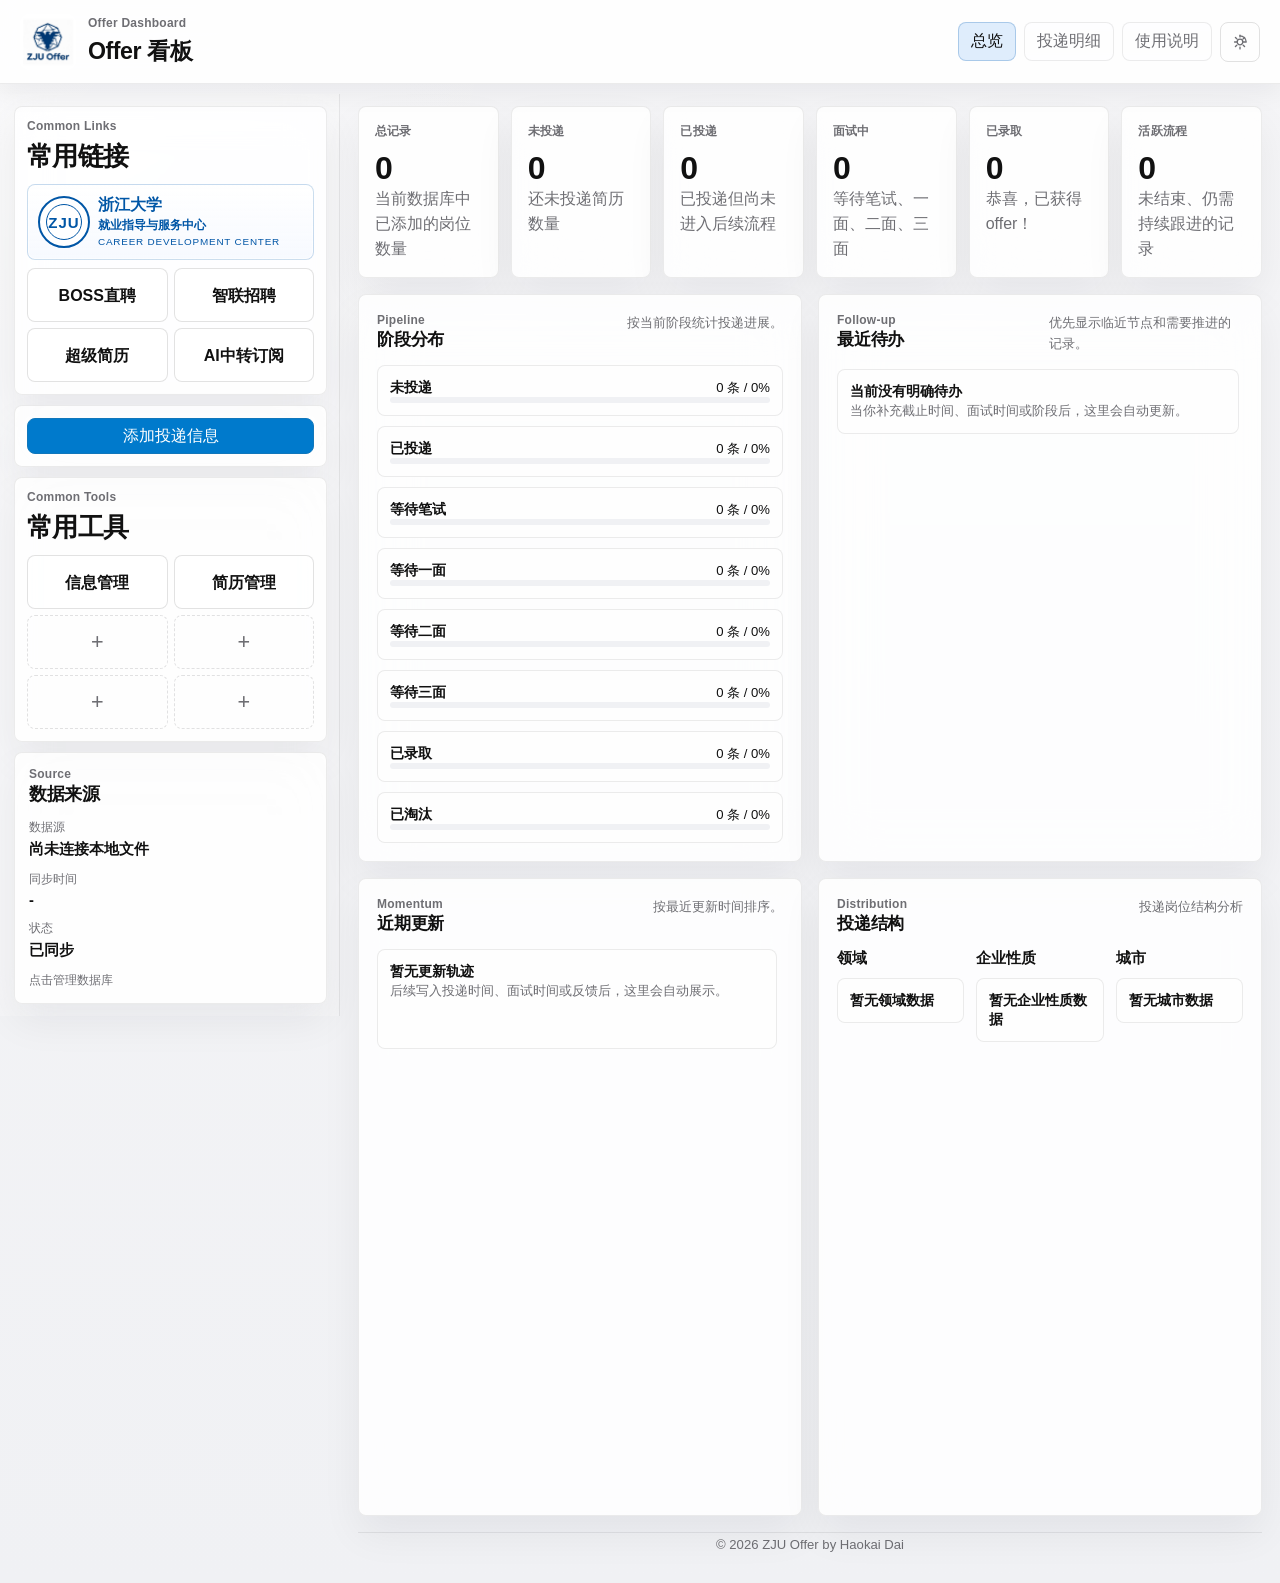
==== commit ec3508ed: "Use on-demand Node runtime setup" ====
--- a/src/web/index.html
+++ b/src/web/index.html
@@ -30,8 +30,8 @@
     <aside class="sidebar" aria-label="侧边操作区">
       <div class="sidebar-card shortcut-panel">
         <div class="brand-copy">
-          <p class="eyebrow">Recruitment</p>
-          <h1>招聘信息</h1>
+          <p class="eyebrow">Common Links</p>
+          <h1>常用链接</h1>
         </div>
 
         <div class="shortcut-stack recruitment-stack">
@@ -52,7 +52,7 @@
             </span>
           </a>
 
-          <div id="recruitmentShortcutGrid" class="shortcut-grid" aria-label="招聘信息自定义按钮"></div>
+          <div id="recruitmentShortcutGrid" class="shortcut-grid" aria-label="常用链接自定义按钮"></div>
         </div>
       </div>
 
@@ -62,12 +62,12 @@
 
       <div class="sidebar-card shortcut-panel">
         <div class="brand-copy">
-          <p class="eyebrow">Tools</p>
-          <h1>实用工具</h1>
+          <p class="eyebrow">Common Tools</p>
+          <h1>常用工具</h1>
         </div>
 
         <div class="shortcut-stack">
-          <div id="toolShortcutGrid" class="shortcut-grid" aria-label="实用工具按钮"></div>
+          <div id="toolShortcutGrid" class="shortcut-grid" aria-label="常用工具按钮"></div>
         </div>
       </div>
 
@@ -220,7 +220,7 @@
               </table>
               <div id="emptyState" class="empty-state" hidden>
                 <h4>还没有可视化数据</h4>
-                <p>请同步本地数据库，或导入 `.json`、`.csv`、`.tsv`、HTML 表格文件。</p>
+                <p>请先创建数据库，或在数据库管理中一键导入 .xlsx、.csv、.tsv 文件。</p>
               </div>
             </div>
           </section>
@@ -243,6 +243,11 @@
                 <span class="guide-step">01</span>
                 <h4>先选择数据库</h4>
                 <p>点击左侧数据源卡片，可以新建数据库，也可以切换到已有数据库。切换后页面会自动同步当前数据。</p>
+              </article>
+              <article id="importFormatGuide" class="guide-card">
+                <span class="guide-step">可选</span>
+                <h4>导入 Excel / CSV</h4>
+                <p>在数据库管理的新建数据库页选择 .xlsx、.csv 或 .tsv 文件后点击一键导入。第一行必须是表头，建议至少包含“公司名称”和“方向 / 岗位”。可识别字段包括公司名称、领域、企业性质、方向 / 岗位、城市、岗位性质、阶段、投递截止时间、投递链接、投递时间、笔试时间、笔试结果、面试时间和投递反馈。</p>
               </article>
               <article class="guide-card">
                 <span class="guide-step">02</span>
@@ -318,6 +323,77 @@
     </form>
   </section>
 
+  <section id="infoManagerModal" class="editor-modal utility-modal" hidden aria-live="polite" aria-modal="true" role="dialog">
+    <div class="editor-head">
+      <div>
+        <p class="panel-kicker">Profile</p>
+        <h3>信息管理</h3>
+      </div>
+      <button id="closeInfoManagerButton" class="button button-quiet" type="button">关闭</button>
+    </div>
+    <p class="editor-hint">填写并保存个人信息，便于后续集中维护。</p>
+    <form id="infoManagerForm" class="editor-form">
+      <div class="editor-fields utility-fields manager-fields">
+        <label class="editor-field span-2">
+          <span>姓名</span>
+          <input id="profileNameInput" type="text" maxlength="40" autocomplete="name">
+        </label>
+        <label class="editor-field span-2">
+          <span>手机</span>
+          <input id="profilePhoneInput" type="tel" maxlength="40" autocomplete="tel">
+        </label>
+        <label class="editor-field span-2">
+          <span>邮箱</span>
+          <input id="profileEmailInput" type="email" maxlength="80" autocomplete="email">
+        </label>
+        <label class="editor-field span-2">
+          <span>学校</span>
+          <input id="profileSchoolInput" type="text" maxlength="80">
+        </label>
+        <label class="editor-field span-2">
+          <span>专业</span>
+          <input id="profileMajorInput" type="text" maxlength="80">
+        </label>
+        <label class="editor-field span-2">
+          <span>备注</span>
+          <textarea id="profileNoteInput" rows="4"></textarea>
+        </label>
+      </div>
+      <div id="infoManagerStatus" class="editor-status utility-status" hidden></div>
+      <div class="editor-actions">
+        <button class="button button-primary" type="submit">保存</button>
+      </div>
+    </form>
+  </section>
+
+  <section id="resumeManagerModal" class="editor-modal utility-modal" hidden aria-live="polite" aria-modal="true" role="dialog">
+    <div class="editor-head">
+      <div>
+        <p class="panel-kicker">Resume</p>
+        <h3>简历管理</h3>
+      </div>
+      <button id="closeResumeManagerButton" class="button button-quiet" type="button">关闭</button>
+    </div>
+    <p class="editor-hint">添加 PDF 简历附件并保存为不同条目，点击条目即可在浏览器中打开。</p>
+    <form id="resumeManagerForm" class="editor-form">
+      <div class="editor-fields utility-fields manager-fields">
+        <label class="editor-field span-2">
+          <span>条目名称</span>
+          <input id="resumeNameInput" type="text" maxlength="80" placeholder="例如：中文技术简历">
+        </label>
+        <label class="editor-field span-2">
+          <span>PDF 附件</span>
+          <input id="resumeFileInput" type="file" accept="application/pdf,.pdf">
+        </label>
+      </div>
+      <div class="editor-actions">
+        <button class="button button-primary" type="submit">添加简历</button>
+      </div>
+      <div id="resumeManagerStatus" class="editor-status utility-status" hidden></div>
+      <div id="resumeList" class="manager-list" aria-label="已保存简历"></div>
+    </form>
+  </section>
+
   <section id="databaseModal" class="editor-modal utility-modal" hidden aria-live="polite" aria-modal="true" role="dialog">
     <div class="editor-head">
       <div>
@@ -340,8 +416,14 @@
           <span>数据库名称</span>
           <input id="databaseNameInput" type="text" maxlength="40" placeholder="例如：秋招总表">
         </label>
+        <label class="editor-field span-2">
+          <span>导入 Excel / CSV</span>
+          <input id="databaseImportInput" type="file" accept=".xlsx,.csv,.tsv,text/csv,text/tab-separated-values,application/vnd.openxmlformats-officedocument.spreadsheetml.sheet">
+        </label>
       </div>
       <div class="editor-actions">
+        <button id="databaseImportGuideButton" class="button" type="button">查看格式要求</button>
+        <button id="importDatabaseButton" class="button" type="button">一键导入</button>
         <button id="createDatabaseButton" class="button button-primary" type="submit">新建并切换</button>
       </div>
     </form>
@@ -362,7 +444,7 @@
     <form id="editorForm" class="editor-form">
       <div id="editorFields" class="editor-fields"></div>
       <div class="editor-actions">
-        <button id="saveEditorButton" class="button button-primary" type="submit">保存到数据库</button>
+        <button id="saveEditorButton" class="button button-primary" type="submit">保存</button>
       </div>
     </form>
   </section>
--- a/src/web/styles.css
+++ b/src/web/styles.css
@@ -397,6 +397,11 @@
   background: var(--control-hover);
 }
 
+.shortcut-tool-button {
+  width: 100%;
+  cursor: pointer;
+}
+
 .shortcut-add-tile {
   min-height: 54px;
   font-size: 1.35rem;
@@ -542,6 +547,121 @@
   min-height: 0;
 }
 
+#databaseCreatePanel {
+  display: grid;
+  gap: 14px;
+  align-content: start;
+}
+
+#databaseCreatePanel[hidden] {
+  display: none;
+}
+
+#databaseCreatePanel .editor-actions {
+  display: flex;
+  flex-wrap: wrap;
+  justify-content: flex-end;
+  gap: 12px;
+  margin-top: 0;
+  padding-top: 8px;
+}
+
+#databaseCreatePanel .button-primary {
+  min-width: 132px;
+}
+
+#databaseCreatePanel input[type="file"],
+#resumeManagerForm input[type="file"] {
+  min-height: auto;
+  padding: 0;
+  border: 0;
+  border-radius: 0;
+  background: transparent;
+  color: var(--ink);
+}
+
+#databaseCreatePanel input[type="file"]:focus,
+#resumeManagerForm input[type="file"]:focus {
+  border-color: transparent;
+  box-shadow: none;
+}
+
+#databaseCreatePanel input[type="file"]::file-selector-button,
+#resumeManagerForm input[type="file"]::file-selector-button {
+  min-height: 32px;
+  margin-right: 10px;
+  padding: 0 12px;
+  border: 1px solid var(--line-strong);
+  border-radius: calc(var(--radius) - 2px);
+  color: var(--ink);
+  background: var(--control-bg);
+  cursor: pointer;
+}
+
+.manager-fields {
+  gap: 12px;
+}
+
+.manager-list {
+  display: grid;
+  gap: 10px;
+  max-height: 36vh;
+  overflow: auto;
+  padding-right: 8px;
+  scrollbar-gutter: stable;
+}
+
+.manager-empty,
+.manager-item {
+  border: 1px solid var(--line-strong);
+  border-radius: var(--radius);
+  background: var(--control-bg);
+}
+
+.manager-empty {
+  padding: 14px;
+  color: var(--muted);
+}
+
+.manager-item {
+  display: grid;
+  grid-template-columns: minmax(0, 1fr) auto;
+  align-items: center;
+  gap: 12px;
+  padding: 12px;
+}
+
+.manager-item-main {
+  min-width: 0;
+  display: grid;
+  gap: 5px;
+  padding: 0;
+  border: 0;
+  background: transparent;
+  color: var(--ink);
+  text-align: left;
+  cursor: pointer;
+}
+
+.manager-item-main strong,
+.manager-item-main span {
+  min-width: 0;
+  overflow: hidden;
+  text-overflow: ellipsis;
+  white-space: nowrap;
+}
+
+.manager-item-main span {
+  color: var(--muted);
+  font-size: 0.82rem;
+}
+
+.manager-item-actions {
+  display: flex;
+  gap: 8px;
+  align-items: center;
+}
+
 .database-list {
   display: grid;
   gap: 10px;
@@ -948,6 +1068,7 @@
 .mini-breakdown-list::-webkit-scrollbar,
 .table-wrap::-webkit-scrollbar {
   width: 8px;
+  height: 8px;
 }
 
 .todo-scroll::-webkit-scrollbar-thumb,
@@ -986,7 +1107,7 @@
 }
 
 #recentUpdates .timeline-item {
-  min-height: 102px;
+  min-height: 100px;
   height: auto;
 }
 
@@ -1191,12 +1312,21 @@
 
 .mini-breakdown-list {
   display: grid;
+  align-content: start;
+  grid-auto-rows: 52px;
   gap: 10px;
   min-height: 0;
   height: 100%;
   max-height: none;
   overflow: auto;
   padding-right: 6px;
+}
+
+.mini-breakdown-list .mini-row {
+  min-height: 52px;
+  display: grid;
+  align-content: center;
+  padding: 10px 12px;
 }
 
 .mini-pie-card {
@@ -1396,6 +1526,10 @@
   border-collapse: collapse;
 }
 
+.records-panel table {
+  table-layout: fixed;
+}
+
 thead {
   position: sticky;
   top: 0;
@@ -1417,7 +1551,11 @@
   font-weight: 600;
 }
 
-tbody tr:hover {
+tbody tr:hover td:not(.table-company-cell) {
+  background: color-mix(in srgb, var(--accent) 8%, var(--table-bg));
+}
+
+.table-row-company-hover td {
   background: color-mix(in srgb, var(--accent) 8%, var(--table-bg));
 }
 
@@ -1430,19 +1568,17 @@
   outline-offset: -2px;
 }
 
-.table-row-company-group {
-  background: color-mix(in srgb, var(--accent) 3%, var(--table-bg));
-}
-
 .table-row-company-start td {
-  border-top: 1px solid color-mix(in srgb, var(--accent) 20%, var(--line));
-}
-
-.table-row-company-group td:first-child {
+  border-top: 1px solid var(--line);
+}
+
+.table-company-cell {
   position: relative;
-}
-
-.table-row-company-group td:first-child::before {
+  vertical-align: middle;
+  text-align: center;
+}
+
+.table-company-cell::before {
   content: "";
   position: absolute;
   left: 0;
@@ -1453,6 +1589,10 @@
   background: color-mix(in srgb, var(--accent) 55%, transparent);
 }
 
+.table-company-cell-mobile {
+  display: none;
+}
+
 .table-actions {
   display: flex;
   flex-wrap: wrap;
@@ -1469,6 +1609,11 @@
   min-height: 32px;
   padding: 0 12px;
   font-size: 1rem;
+  white-space: nowrap;
+}
+
+.records-panel td[data-label="备注 / 反馈"] {
+  overflow-wrap: anywhere;
 }
 
 .cell-main {
@@ -1587,10 +1732,49 @@
 }
 
 .editor-field {
+  position: relative;
   display: grid;
   gap: 6px;
   min-width: 0;
   width: 100%;
+}
+
+.editor-suggestion-list {
+  position: absolute;
+  z-index: 5;
+  top: calc(100% + 4px);
+  left: 0;
+  right: 0;
+  max-height: 220px;
+  overflow: auto;
+  border: 1px solid var(--line-strong);
+  border-radius: var(--radius);
+  background: var(--bg-strong);
+  box-shadow: 0 14px 30px rgba(15, 23, 42, 0.16);
+}
+
+.editor-suggestion-option {
+  width: 100%;
+  min-height: 38px;
+  display: flex;
+  align-items: center;
+  padding: 8px 12px;
+  border: 0;
+  border-bottom: 1px solid var(--line);
+  border-radius: 0;
+  background: transparent;
+  color: var(--ink);
+  text-align: left;
+  cursor: pointer;
+}
+
+.editor-suggestion-option:last-child {
+  border-bottom: 0;
+}
+
+.editor-suggestion-option:hover,
+.editor-suggestion-option:focus-visible {
+  background: color-mix(in srgb, var(--accent) 8%, transparent);
 }
 
 .editor-field.col-3 {
@@ -2059,6 +2243,10 @@
     overflow-wrap: anywhere;
   }
 
+  tbody td.table-company-cell-mobile {
+    display: grid;
+  }
+
   tbody td::before {
     content: attr(data-label);
     color: var(--muted);
@@ -2088,6 +2276,20 @@
   .editor-head {
     gap: 10px;
   }
+
+  #databaseCreatePanel .editor-actions,
+  #databaseCreatePanel .button-primary {
+    width: 100%;
+  }
+
+  .manager-item {
+    grid-template-columns: 1fr;
+  }
+
+  .manager-item-actions {
+    display: grid;
+    grid-template-columns: repeat(2, minmax(0, 1fr));
+  }
 }
 
 @media (max-width: 430px) {
